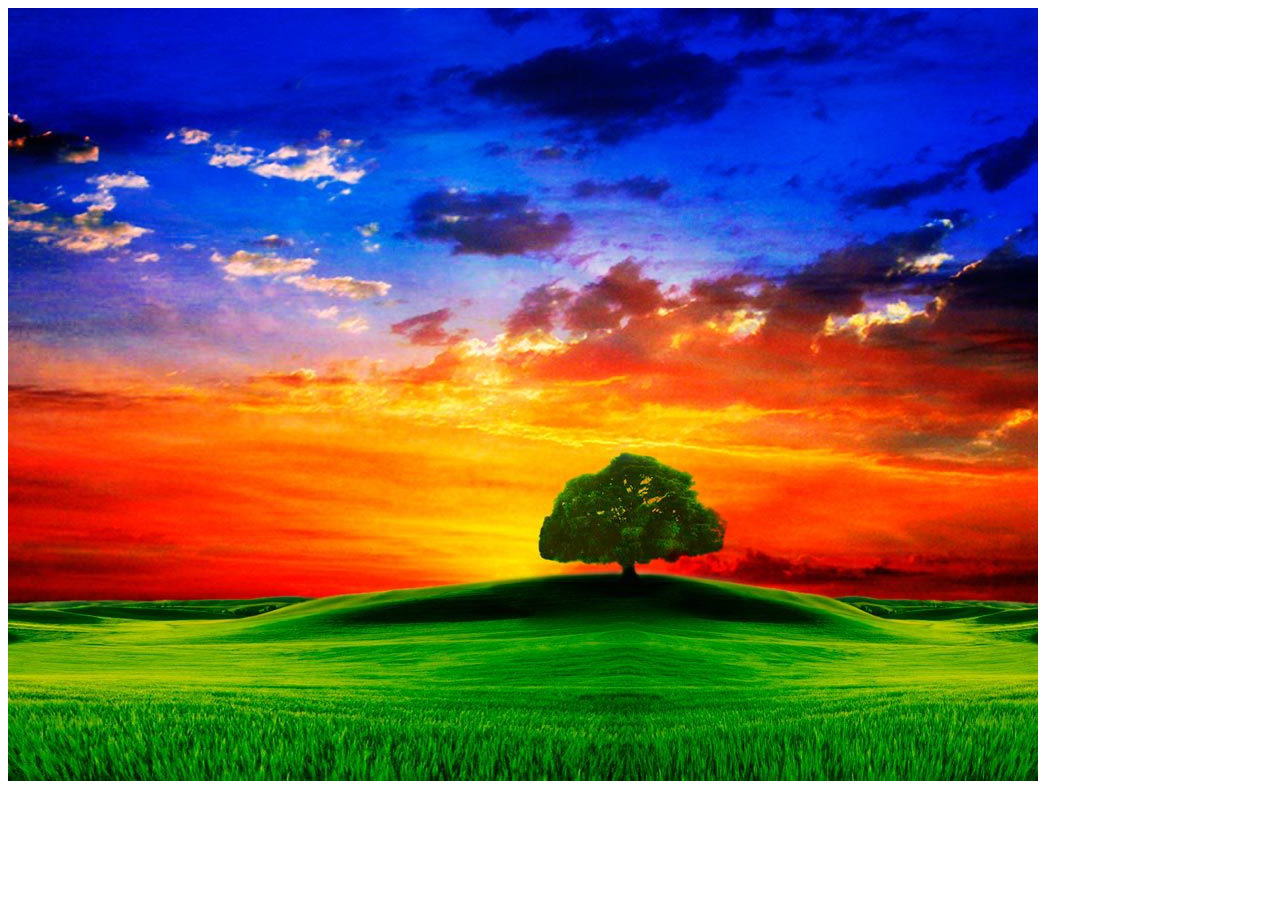
==== invite.html @ 5347d2b8 "summary (required)" ====
<!DOCTYPE html>
<html lang="en">

<head>
    <meta charset="UTF-8">
    <meta name="viewport" content="width=device-width, initial-scale=1.0">
    <title>Document</title>
</head>

<body>
    <img src="./images/priroda_kartinki_foto_03.jpg" alt="invite" />
</body>

</html>
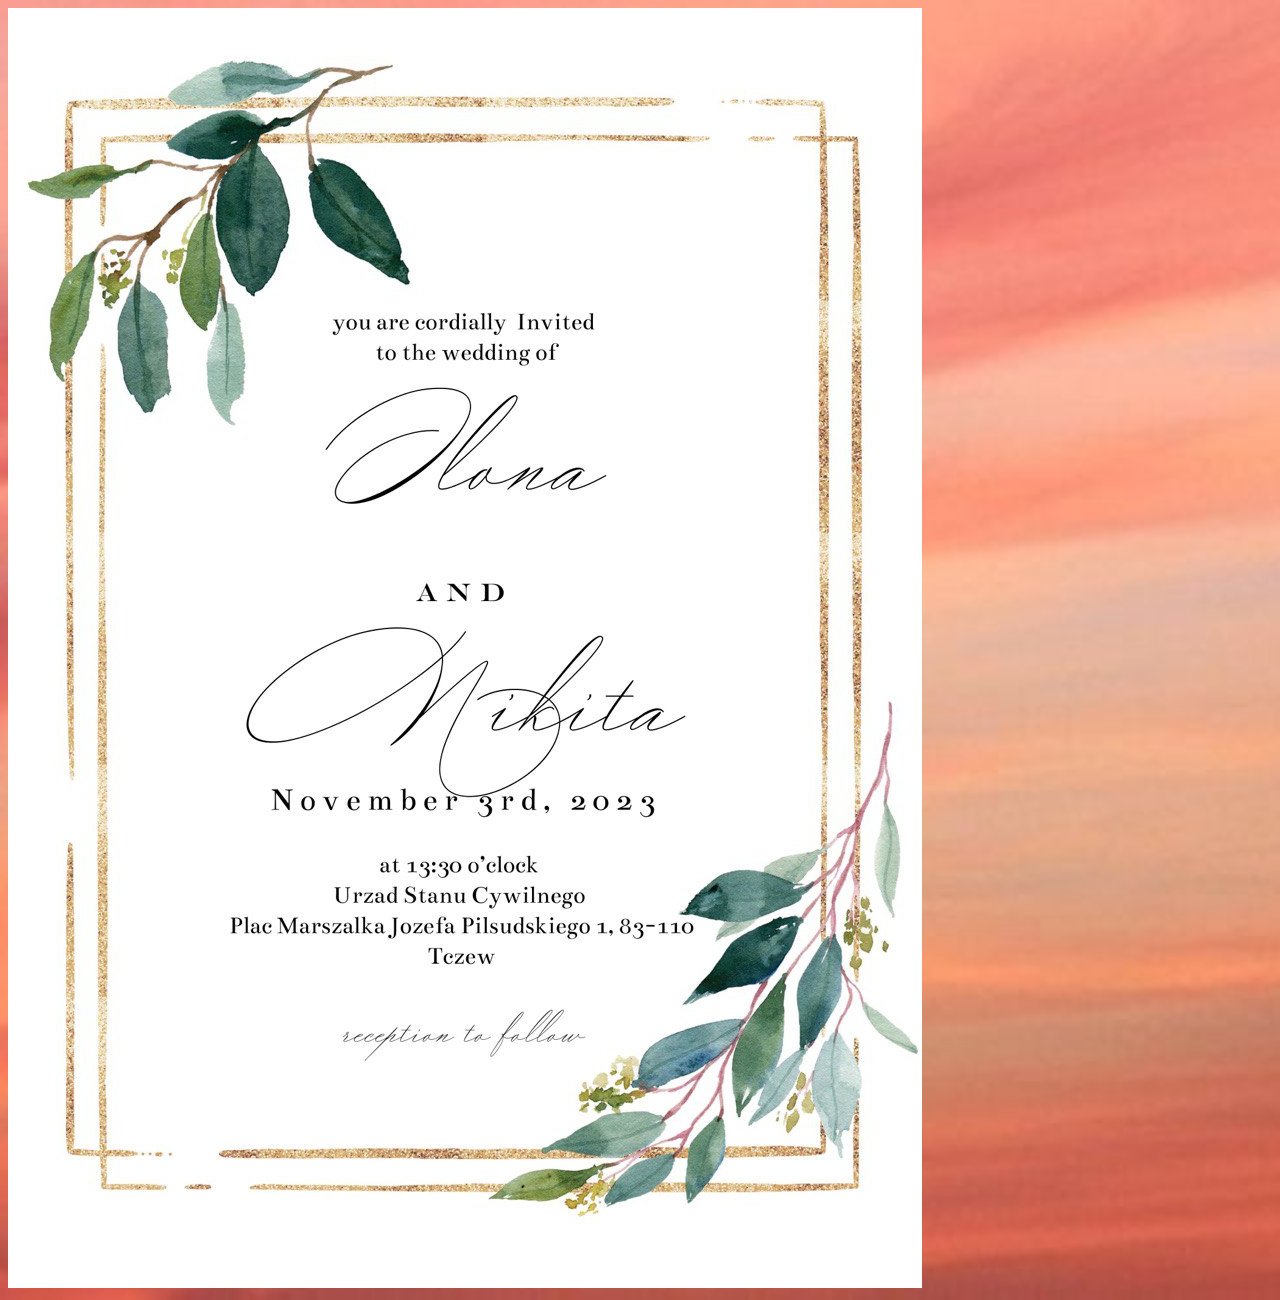
==== commit 8fafd087: "Summary(required)" ====
--- a/invite.html
+++ b/invite.html
@@ -5,10 +5,11 @@
     <meta charset="UTF-8">
     <meta name="viewport" content="width=device-width, initial-scale=1.0">
     <title>Document</title>
+    <link rel="stylesheet" href="styles.css">
 </head>
 
 <body>
-    <img src="./images/priroda_kartinki_foto_03.jpg" alt="invite" />
+    <img class="wedd" src="./images/inviting.jpg" alt="invite" />
 </body>
 
 </html>
--- a/styles.css
+++ b/styles.css
@@ -0,0 +1,267 @@
+.timer {
+  display: flex;
+  justify-content: center;
+  align-items: center;
+  font-size: 24px;
+  font-weight: bold;
+}
+
+body {
+  background-image: url('./images/background-lock.jpg');
+  background-size: cover; /* Растягиваем изображение на всю ширину и высоту */
+}
+
+h1 {
+  font-family: 'Dancing Script';
+}
+
+.timer-digit {
+  margin: 0 5px;
+}
+
+.timer-label {
+  margin: 0 5px;
+}
+
+.timer-divider {
+  font-size: 24px;
+  margin: 0 5px;
+}
+.header {
+  background-image: url('./images/background-title.jpg');
+  background-size: cover; /* Масштабировать изображение, чтобы оно заполнило весь блок */
+  background-position: center; /* Центрировать изображение по горизонтали и вертикали */
+  height: 300px; /* Высота вашего заголовка, можно настроить на свой вкус */
+  text-align: center; /* Чтобы текст внутри заголовка был по центру */
+  color: white; /* Цвет текста на фоне изображения */
+  display: flex; /* Сделать элемент flex-контейнером */
+  flex-direction: column; /* Разместить дочерние элементы (текст) вертикально */
+  justify-content: center; /* Выравнять текст по вертикали по центру */
+  border-radius: 15px;
+}
+
+.header h1 {
+  font-size: 36px; /* Размер шрифта для заголовка */
+  padding-top: 50px; /* Отступ сверху, чтобы текст был ниже */
+  background-color: rgba(0, 0, 0, 0.5); /* Прозрачный фон для текста */
+  padding: 20px; /* Отступ вокруг текста */
+}
+@media screen and (max-width: 767px) {
+  .timer {
+    font-size: 16px; /* Уменьшьте размер шрифта для маленьких экранов */
+  }
+  .timer-item-divider {
+    display: none; /* Уберите вертикальные линии между элементами для экономии места */
+  }
+}
+/* Стили для центрирования заголовка h2 */
+.centered-heading {
+  text-align: center; /* Центрировать текст по горизонтали */
+}
+/* Стили для горизонтально расположенных и уменьшенных картинок */
+.horizontal-image-section {
+  text-align: center;
+  display: flex;
+  flex-direction: row; /* Расположение изображений горизонтально */
+  justify-content: center; /* Выравнивание по горизонтали */
+  align-items: flex-start; /* Выравнивание по верхней границе предыдущей картинки */
+}
+
+.horizontal-image-section img {
+  max-width: 100%; /* Максимальная ширина изображения - 100% от родительского контейнера */
+  height: auto; /* Автоматический расчет высоты для сохранения пропорций изображения */
+  display: block; /* Убирает лишние отступы вокруг изображения */
+  margin: 0 1px; /* Уменьшенные горизонтальные отступы между изображениями */
+}
+
+/* Медиа-запрос для маленьких экранов (смартфонов) */
+@media screen and (max-width: 767px) {
+  .horizontal-image-section img {
+    max-width: 50%; /* Уменьшить ширину изображений до 50% на маленьких экранах */
+    height: 250px;
+    border-radius: 15px;
+  }
+}
+
+/* Стили для изображения */
+.image-section {
+  margin-bottom: 2px; /* Устанавливаем нижний отступ между секциями с изображением и следующими элементами */
+}
+
+.responsive-image {
+  max-width: 100%; /* Максимальная ширина изображения - 100% от родительского контейнера */
+  height: auto; /* Автоматический расчет высоты для сохранения пропорций изображения */
+  display: block; /* Убирает лишние отступы вокруг изображения */
+  margin: 0 auto; /* Центрирует изображение по горизонтали внутри контейнера */
+  border-radius: 15px;
+}
+
+.horizontal-image-section.top-margin {
+  margin-top: 2px; /* Устанавливаем верхний отступ для новой секции */
+}
+/* Стили для отцентрированного текста в параграфах */
+.image-section p,
+.horizontal-image-section p {
+  text-align: center; /* Выравнивание текста по центру */
+}
+.custom-list {
+  list-style: none;
+  padding: 0;
+}
+
+.custom-list li {
+  display: flex;
+  align-items: center;
+  margin-bottom: 20px;
+  position: relative;
+}
+
+.circle {
+  width: 30px;
+  height: 30px;
+  background-color: black;
+  border-radius: 50%;
+  color: white;
+  font-size: 18px;
+  font-family: Arial, sans-serif;
+  display: flex;
+  align-items: center;
+  justify-content: center;
+  margin-right: 10px;
+  z-index: 2;
+}
+
+.oval {
+  width: 150px;
+  height: 50px;
+  background-color: black;
+  border-radius: 25px;
+  display: flex;
+  align-items: center;
+  justify-content: center;
+}
+
+.text {
+  font-weight: bold;
+  color: white;
+  white-space: nowrap;
+  padding: 0 10px;
+}
+
+.custom-list li::before {
+  content: '';
+  width: 40px;
+  height: 2px;
+  background-color: black;
+  position: absolute;
+  top: 50%;
+  left: calc(30px + 5px + 10px);
+  transform: translateY(-1px);
+  z-index: 0;
+}
+
+.custom-list img {
+  margin-left: 88px; /* Перемещение картинки вправо на 20px, вы можете изменить это значение по вашему желанию */
+}
+
+/* Стили для списка с чекбоксами */
+ul {
+  list-style-type: none; /* Убираем маркеры списка */
+  padding: 0;
+}
+
+/* Стили для каждого элемента списка */
+li {
+  display: flex; /* Используем flex-контейнер */
+  align-items: center; /* Выравниваем элементы по вертикали */
+  margin-bottom: 10px; /* Добавляем немного отступа между элементами */
+}
+
+/* Стили для чекбоксов */
+input[type='checkbox'] {
+  margin-right: 10px; /* Отступ справа от чекбокса для размещения его слева */
+}
+/* Стили для контейнера */
+.container {
+  width: 100vw; /* 100% ширины экрана */
+  display: flex;
+  flex-direction: column;
+  align-items: center;
+  justify-content: center;
+  /* Настройте другие стили для контейнера по вашему усмотрению */
+  box-sizing: border-box; /* Учитываем внутренние отступы в общей ширине и высоте */
+}
+
+/* Стили для инпутов */
+input[type='text'] {
+  width: 1100px; /* Ширина инпута на компьютерах */
+  height: 40px; /* Высота инпута на компьютерах */
+  /* Другие стили для инпутов по вашему усмотрению */
+}
+
+/* Стили для лейблов с текстом */
+label {
+  text-align: center;
+  display: block;
+  font-size: 16px; /* Размер шрифта лейбла "Подтвердите свое присутствие" на компьютерах */
+}
+
+/* Стили для выпадающего списка */
+select {
+  width: 1100px; /* Ширина выпадающего списка на компьютерах */
+  height: 40px; /* Высота выпадающего списка на компьютерах */
+  font-size: 24px; /* Размер шрифта в выпадающем списке на компьютерах */
+  /* Другие стили для выпадающего списка по вашему усмотрению */
+}
+
+/* Медиа-запрос для мобильных устройств */
+@media screen and (max-width: 767px) {
+  .container {
+    padding: 10px; /* Уменьшаем внутренние отступы на мобильных устройствах */
+  }
+
+  /* Уменьшаем размеры инпутов, лейблов и выпадающего списка на мобильных устройствах */
+  input[type='text'] {
+    width: 350px;
+    height: 30px;
+  }
+
+  label {
+    font-size: 18px; /* Размер шрифта лейбла "Подтвердите свое присутствие" на мобильных устройствах */
+  }
+
+  select {
+    width: 350px; /* Ширина выпадающего списка на мобильных устройствах */
+    height: 30px; /* Высота выпадающего списка на мобильных устройствах */
+    font-size: 18px; /* Размер шрифта в выпадающем списке на мобильных устройствах */
+    /* Другие стили для выпадающего списка на мобильных устройствах */
+  }
+}
+
+.timer {
+  font-family: 'Times New Roman', serif; /* Применяем шрифт Times New Roman к таймеру */
+}
+
+a {
+  text-decoration: none;
+}
+
+.link-footer {
+  color: #000000;
+}
+
+.footer {
+  font-style: normal;
+}
+
+.link-footer:hover,
+.link-footer:focus {
+  color: #ffa07a;
+}
+
+.подсказка {
+  color: red;
+  font-size: 14px;
+  margin-top: 5px;
+  display: none;
+}
